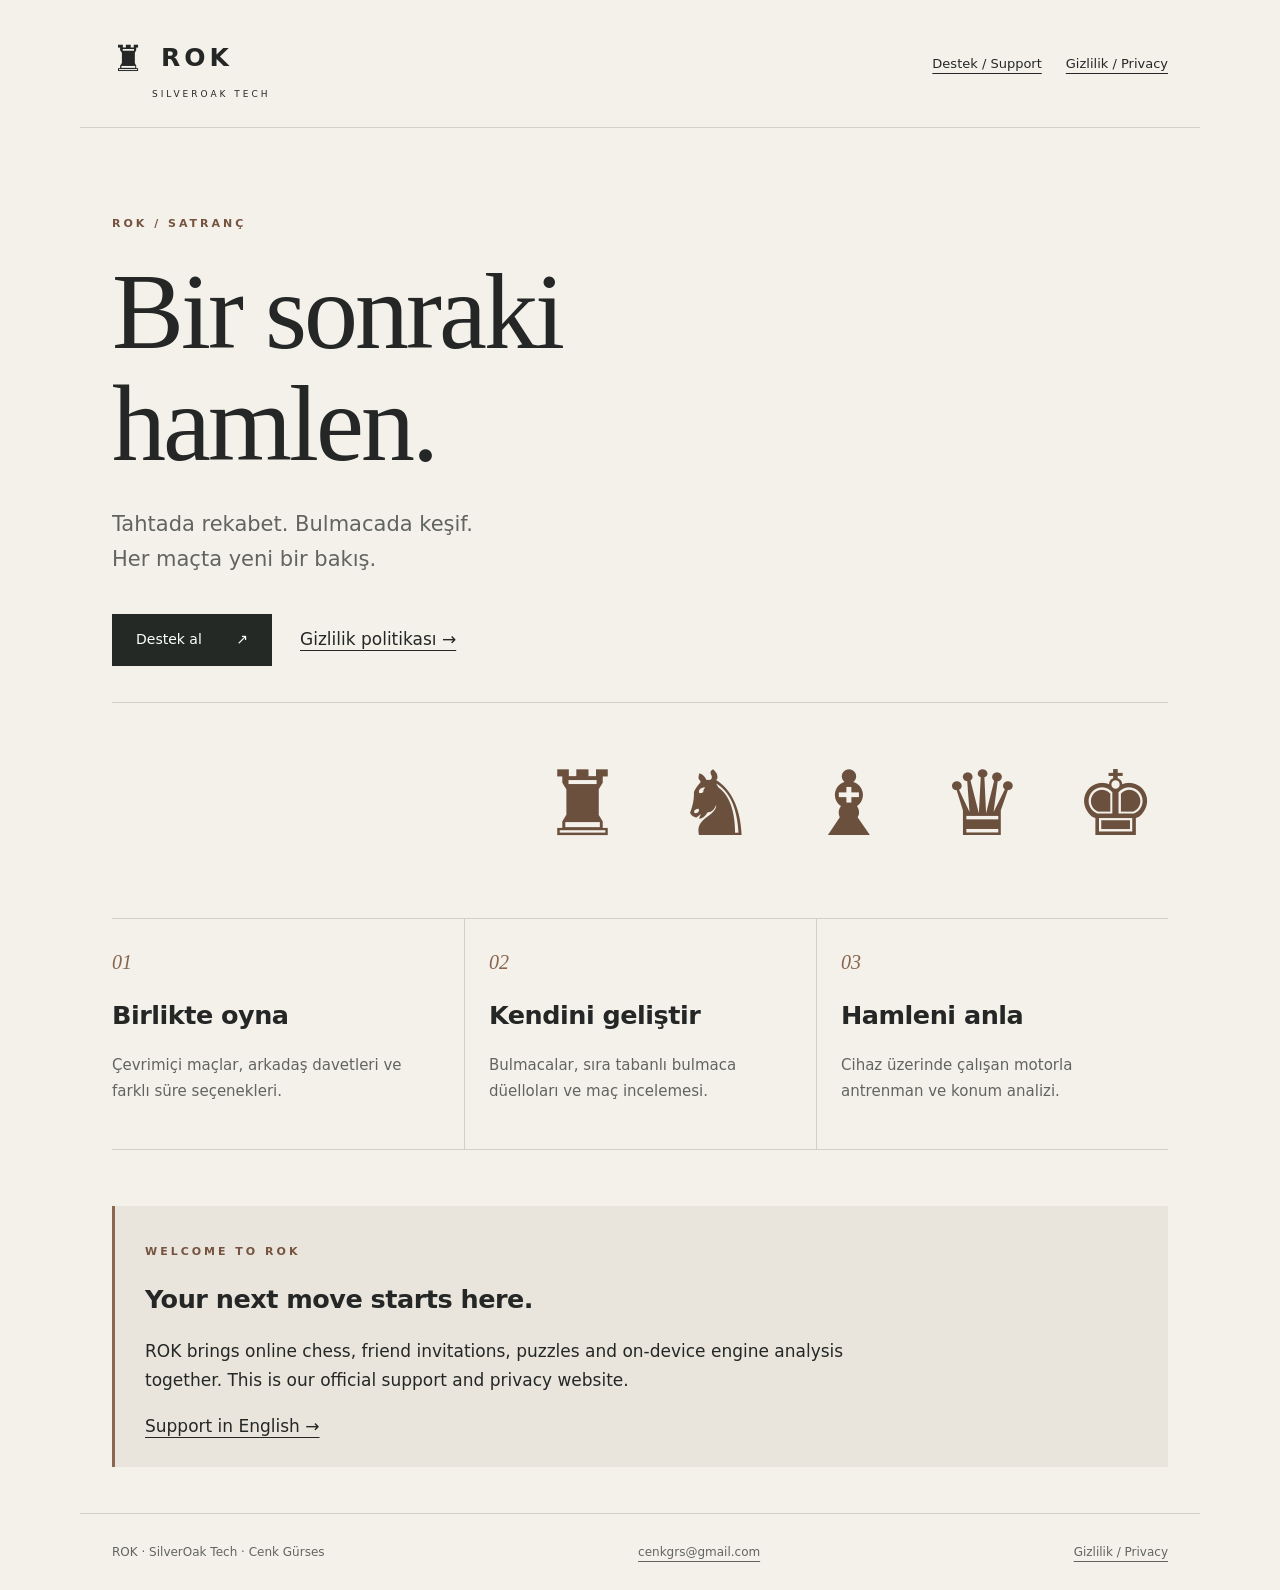
==== index.html @ 319e8663 "Publish ROK support and privacy website" ====
<!doctype html>
<html lang="tr"><head><meta charset="utf-8"><meta name="viewport" content="width=device-width,initial-scale=1"><meta name="description" content="ROK — SilverOak Tech. Satranç, destek ve gizlilik bilgileri."><title>Satranç, bir sonraki hamlen · ROK</title><link rel="stylesheet" href="style.css"></head>
<body><a class="skip" href="#main">İçeriğe geç / Skip to content</a><header><a class="brand" href="./"><span aria-hidden="true">♜</span> ROK <small>SILVEROAK TECH</small></a><nav aria-label="Ana menü"><a href="support.html">Destek / Support</a><a href="privacy.html">Gizlilik / Privacy</a></nav></header><main id="main"><section class="hero"><p class="eyebrow">ROK / SATRANÇ</p><h1>Bir sonraki<br>hamlen.</h1><p class="lead">Tahtada rekabet. Bulmacada keşif.<br>Her maçta yeni bir bakış.</p><div class="actions"><a class="button" href="support.html">Destek al <span aria-hidden="true">↗</span></a><a href="privacy.html">Gizlilik politikası →</a></div><div class="chess" aria-hidden="true">♜ ♞ ♝ ♛ ♚</div></section><section class="features"><article><span class="number">01</span><h2>Birlikte oyna</h2><p>Çevrimiçi maçlar, arkadaş davetleri ve farklı süre seçenekleri.</p></article><article><span class="number">02</span><h2>Kendini geliştir</h2><p>Bulmacalar, sıra tabanlı bulmaca düelloları ve maç incelemesi.</p></article><article><span class="number">03</span><h2>Hamleni anla</h2><p>Cihaz üzerinde çalışan motorla antrenman ve konum analizi.</p></article></section><section class="note" lang="en"><p class="eyebrow">WELCOME TO ROK</p><h2>Your next move starts here.</h2><p>ROK brings online chess, friend invitations, puzzles and on-device engine analysis together. This is our official support and privacy website.</p><a href="support.html#english">Support in English →</a></section></main><footer><span>ROK · SilverOak Tech · Cenk Gürses</span><a href="mailto:cenkgrs@gmail.com">cenkgrs@gmail.com</a><a href="privacy.html">Gizlilik / Privacy</a></footer></body></html>
---- style.css ----
*{box-sizing:border-box}html{scroll-behavior:smooth}body{margin:0;background:#f4f1eb;color:#242725;font:17px/1.7 system-ui,-apple-system,BlinkMacSystemFont,"Segoe UI",sans-serif}a{color:inherit;text-underline-offset:5px}a:hover{color:#81543b}a:focus-visible,summary:focus-visible{outline:3px solid #81543b;outline-offset:5px}header,main,footer{max-width:1120px;margin:auto}header{display:flex;align-items:center;justify-content:space-between;gap:24px;padding:28px 32px;border-bottom:1px solid #d3d0c8}.brand{text-decoration:none;font-size:25px;font-weight:700;letter-spacing:4px}.brand span{font-size:36px;vertical-align:middle}.brand small{display:block;font:9px system-ui;letter-spacing:3px;margin-left:40px}nav{display:flex;gap:24px;font-size:13px}main{padding:0 32px}.hero{padding:76px 0 38px;position:relative;overflow:hidden}.eyebrow{font-size:11px;font-weight:700;letter-spacing:3px;color:#75533f}h1{font:400 clamp(56px,9vw,108px)/1.04 Georgia,serif;letter-spacing:-3px;margin:22px 0 26px}h2{line-height:1.3;letter-spacing:-.5px}p{max-width:780px}.lead{font-size:21px;color:#62655f}.actions{display:flex;align-items:center;gap:28px;flex-wrap:wrap;margin:36px 0}.button{background:#252926;color:#fff;padding:14px 24px;text-decoration:none;font-size:14px}.button:hover{background:#3e453f;color:#fff}.button span{margin-left:30px}.chess{font-size:clamp(40px,8vw,90px);letter-spacing:12px;text-align:right;color:#6b503d;border-top:1px solid #d3d0c8;padding-top:24px}.features{display:grid;grid-template-columns:repeat(3,1fr);border-block:1px solid #d3d0c8;margin:0 0 56px}.features article{padding:30px 24px 30px 0}.features article+article{border-left:1px solid #d3d0c8;padding-left:24px}.features p{font-size:15px;color:#62655f}.number{font:italic 20px Georgia;color:#88654e}.note{padding:26px 30px;background:#e9e5dc;border-left:3px solid #8a6850;margin:28px 0 46px}.note p:last-child{margin-bottom:0}.page-title{padding:55px 0 30px;border-bottom:1px solid #d3d0c8}.page-title h1{font-size:clamp(56px,8vw,84px)}.prose{max-width:820px;margin:44px auto}.prose h2{font-size:23px;margin-top:38px}.prose li{margin:12px 0}#english{border-top:1px solid #bfbab0;padding-top:36px;scroll-margin-top:20px}details{border-bottom:1px solid #cbc7be;padding:20px 0}summary{cursor:pointer;font-weight:600}footer{display:flex;justify-content:space-between;gap:20px;flex-wrap:wrap;border-top:1px solid #d3d0c8;padding:28px 32px;font-size:12px;color:#62655f}.skip{position:absolute;left:16px;top:-100px;background:white;padding:10px;z-index:5}.skip:focus{top:10px}@media(max-width:650px){header{align-items:flex-start;padding:20px;flex-direction:column;gap:16px}main{padding:0 20px}.hero{padding-top:40px}.features{grid-template-columns:1fr}.features article+article{border-left:0;border-top:1px solid #d3d0c8;padding-left:0}.features article{padding:20px 0}.chess{letter-spacing:6px}.note{padding:20px}footer{padding:24px 20px}.lead{font-size:18px}}@media(prefers-reduced-motion:reduce){html{scroll-behavior:auto}}
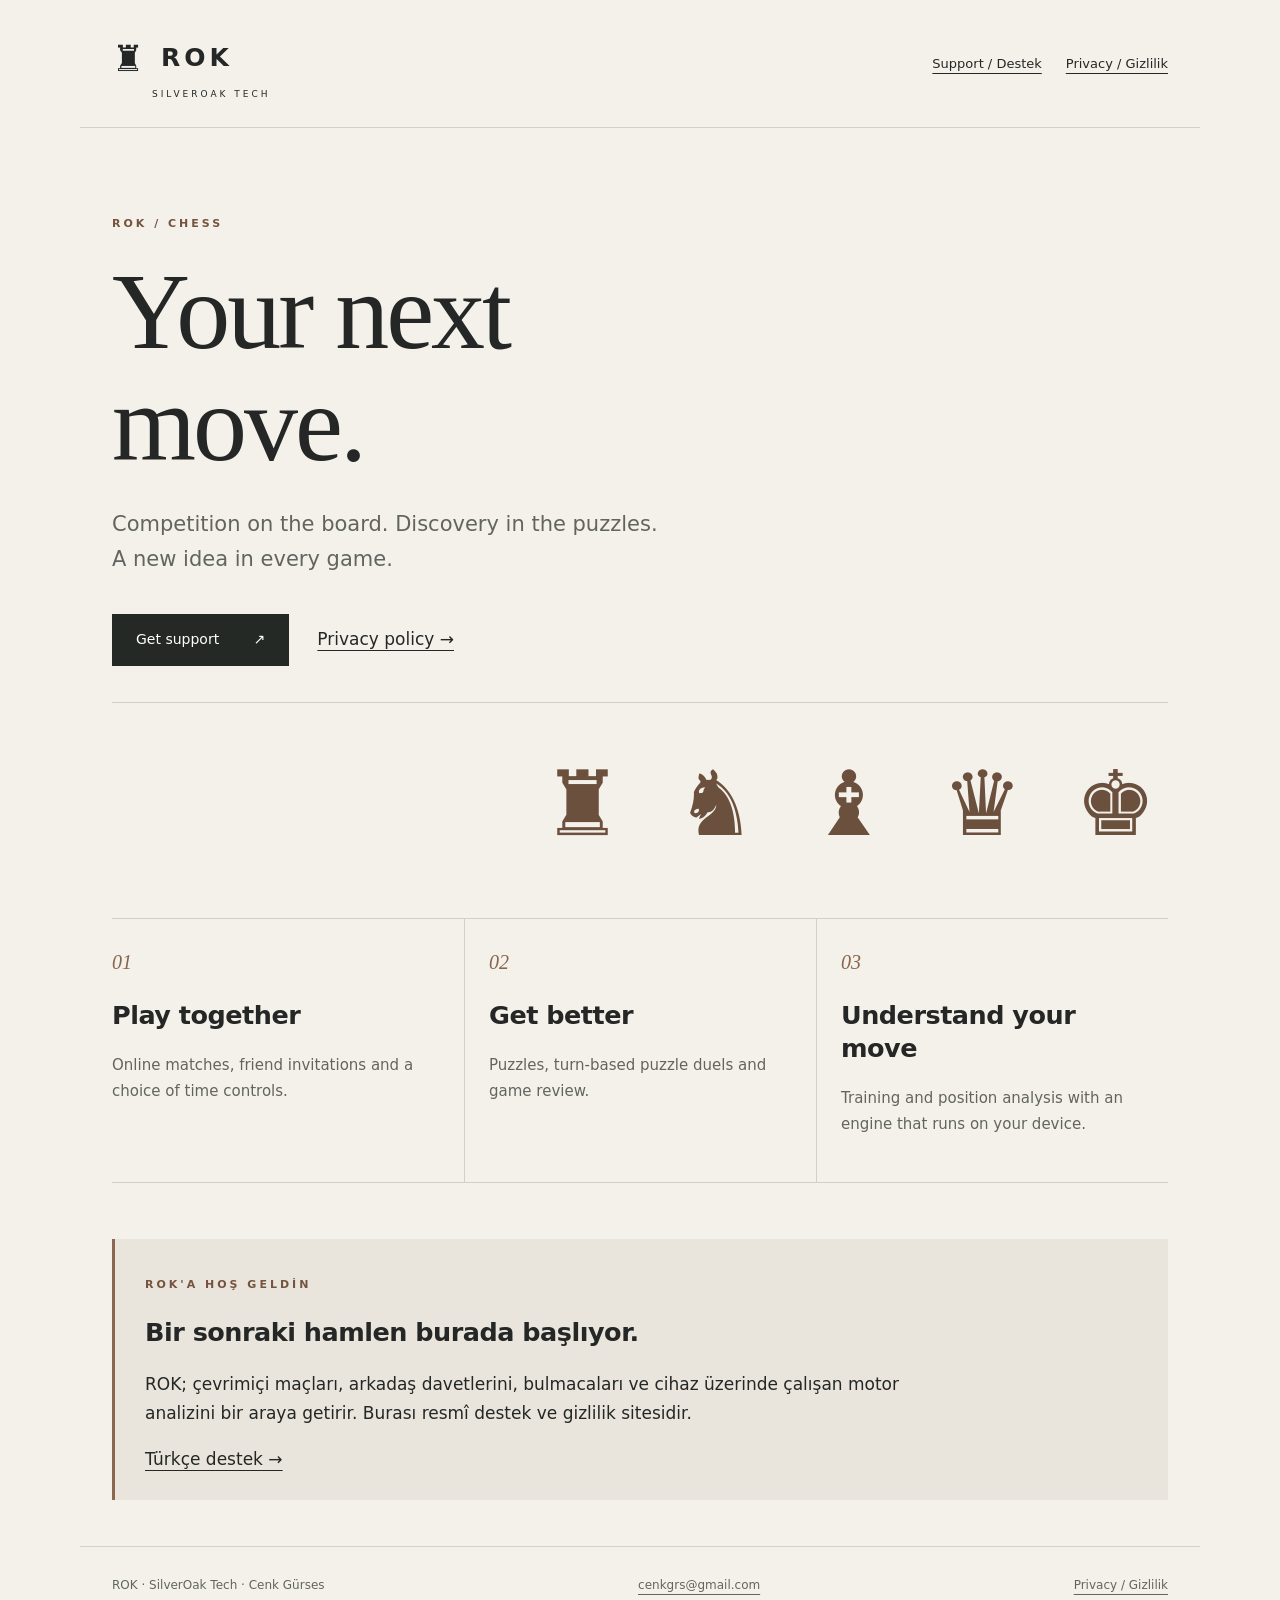
==== commit 37925cda: "Lead with English on every page Most of the people these pages are written for are outside Turkey, s" ====
--- a/index.html
+++ b/index.html
@@ -1,3 +1,3 @@
 <!doctype html>
-<html lang="tr"><head><meta charset="utf-8"><meta name="viewport" content="width=device-width,initial-scale=1"><meta name="description" content="ROK — SilverOak Tech. Satranç, destek ve gizlilik bilgileri."><title>Satranç, bir sonraki hamlen · ROK</title><link rel="stylesheet" href="style.css"></head>
-<body><a class="skip" href="#main">İçeriğe geç / Skip to content</a><header><a class="brand" href="./"><span aria-hidden="true">♜</span> ROK <small>SILVEROAK TECH</small></a><nav aria-label="Ana menü"><a href="support.html">Destek / Support</a><a href="privacy.html">Gizlilik / Privacy</a></nav></header><main id="main"><section class="hero"><p class="eyebrow">ROK / SATRANÇ</p><h1>Bir sonraki<br>hamlen.</h1><p class="lead">Tahtada rekabet. Bulmacada keşif.<br>Her maçta yeni bir bakış.</p><div class="actions"><a class="button" href="support.html">Destek al <span aria-hidden="true">↗</span></a><a href="privacy.html">Gizlilik politikası →</a></div><div class="chess" aria-hidden="true">♜ ♞ ♝ ♛ ♚</div></section><section class="features"><article><span class="number">01</span><h2>Birlikte oyna</h2><p>Çevrimiçi maçlar, arkadaş davetleri ve farklı süre seçenekleri.</p></article><article><span class="number">02</span><h2>Kendini geliştir</h2><p>Bulmacalar, sıra tabanlı bulmaca düelloları ve maç incelemesi.</p></article><article><span class="number">03</span><h2>Hamleni anla</h2><p>Cihaz üzerinde çalışan motorla antrenman ve konum analizi.</p></article></section><section class="note" lang="en"><p class="eyebrow">WELCOME TO ROK</p><h2>Your next move starts here.</h2><p>ROK brings online chess, friend invitations, puzzles and on-device engine analysis together. This is our official support and privacy website.</p><a href="support.html#english">Support in English →</a></section></main><footer><span>ROK · SilverOak Tech · Cenk Gürses</span><a href="mailto:cenkgrs@gmail.com">cenkgrs@gmail.com</a><a href="privacy.html">Gizlilik / Privacy</a></footer></body></html>
+<html lang="en"><head><meta charset="utf-8"><meta name="viewport" content="width=device-width,initial-scale=1"><meta name="description" content="ROK — SilverOak Tech. Chess, support and privacy information."><title>Your next move · ROK</title><link rel="stylesheet" href="style.css"></head>
+<body><a class="skip" href="#main">Skip to content / İçeriğe geç</a><header><a class="brand" href="./"><span aria-hidden="true">♜</span> ROK <small>SILVEROAK TECH</small></a><nav aria-label="Main menu"><a href="support.html">Support / Destek</a><a href="privacy.html">Privacy / Gizlilik</a></nav></header><main id="main"><section class="hero"><p class="eyebrow">ROK / CHESS</p><h1>Your next<br>move.</h1><p class="lead">Competition on the board. Discovery in the puzzles.<br>A new idea in every game.</p><div class="actions"><a class="button" href="support.html">Get support <span aria-hidden="true">↗</span></a><a href="privacy.html">Privacy policy →</a></div><div class="chess" aria-hidden="true">♜ ♞ ♝ ♛ ♚</div></section><section class="features"><article><span class="number">01</span><h2>Play together</h2><p>Online matches, friend invitations and a choice of time controls.</p></article><article><span class="number">02</span><h2>Get better</h2><p>Puzzles, turn-based puzzle duels and game review.</p></article><article><span class="number">03</span><h2>Understand your move</h2><p>Training and position analysis with an engine that runs on your device.</p></article></section><section class="note" lang="tr"><p class="eyebrow">ROK'A HOŞ GELDİN</p><h2>Bir sonraki hamlen burada başlıyor.</h2><p>ROK; çevrimiçi maçları, arkadaş davetlerini, bulmacaları ve cihaz üzerinde çalışan motor analizini bir araya getirir. Burası resmî destek ve gizlilik sitesidir.</p><a href="support.html#turkce">Türkçe destek →</a></section></main><footer><span>ROK · SilverOak Tech · Cenk Gürses</span><a href="mailto:cenkgrs@gmail.com">cenkgrs@gmail.com</a><a href="privacy.html">Privacy / Gizlilik</a></footer></body></html>
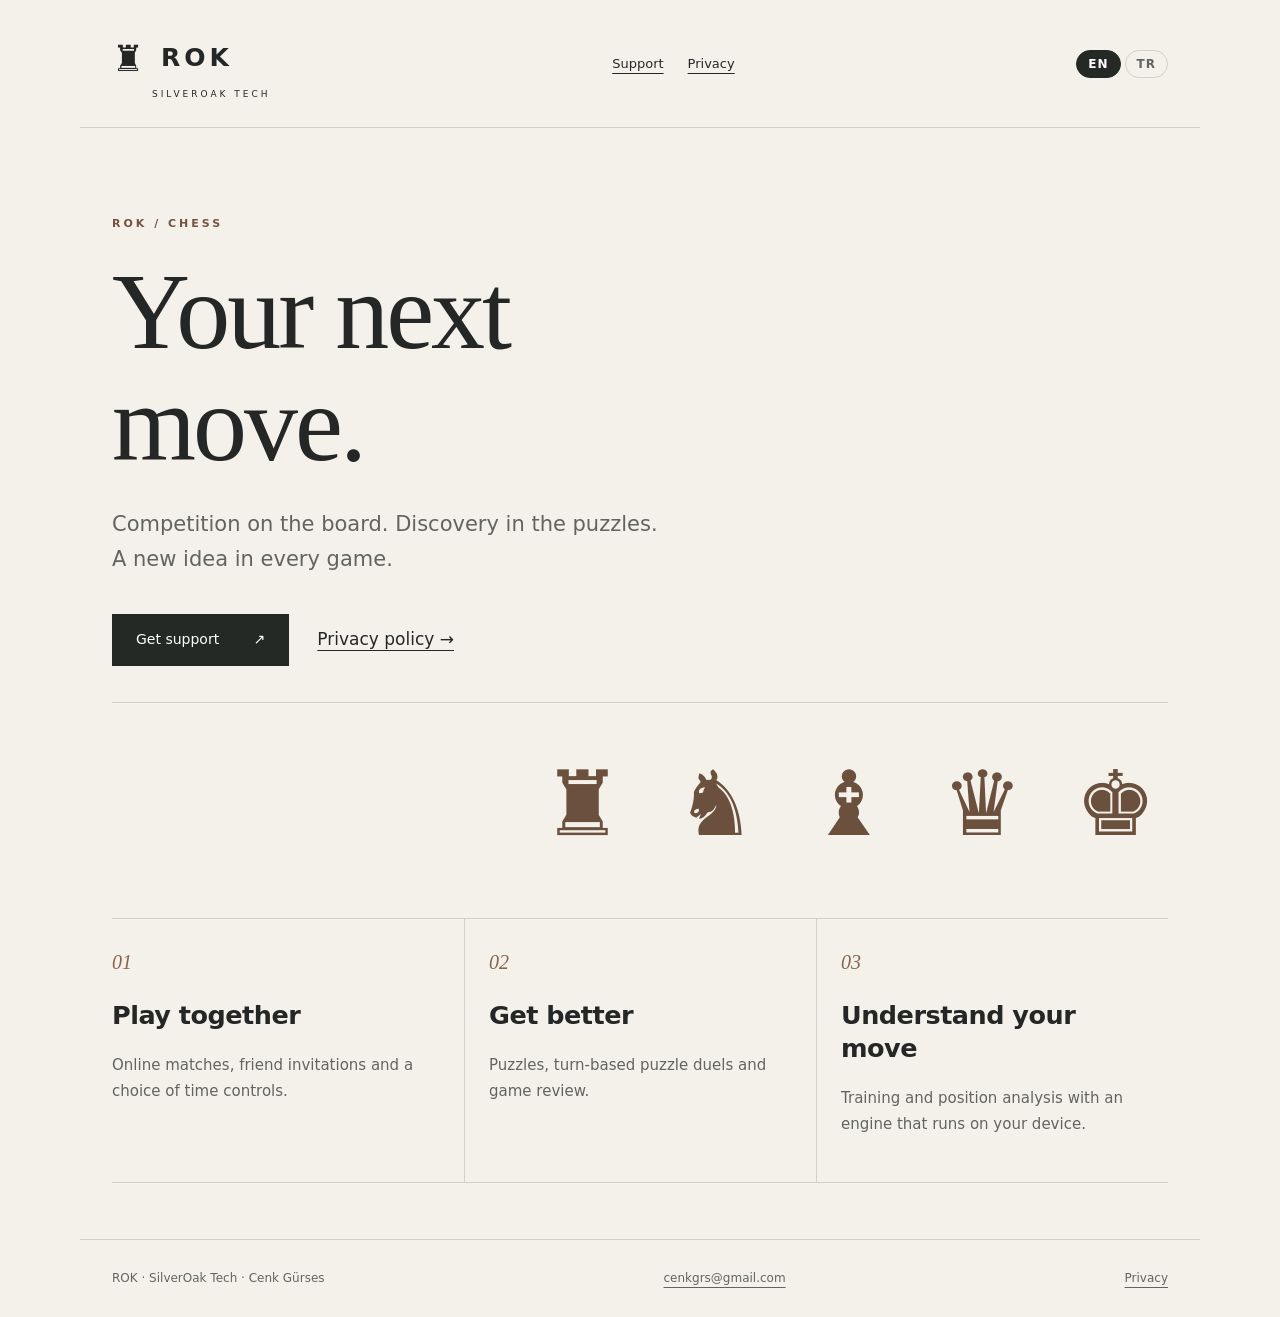
==== commit 6679a3e2: "Default to English and let the reader switch Both languages were stacked on every page, so an Englis" ====
--- a/index.html
+++ b/index.html
@@ -1,3 +1,3 @@
 <!doctype html>
 <html lang="en"><head><meta charset="utf-8"><meta name="viewport" content="width=device-width,initial-scale=1"><meta name="description" content="ROK — SilverOak Tech. Chess, support and privacy information."><title>Your next move · ROK</title><link rel="stylesheet" href="style.css"></head>
-<body><a class="skip" href="#main">Skip to content / İçeriğe geç</a><header><a class="brand" href="./"><span aria-hidden="true">♜</span> ROK <small>SILVEROAK TECH</small></a><nav aria-label="Main menu"><a href="support.html">Support / Destek</a><a href="privacy.html">Privacy / Gizlilik</a></nav></header><main id="main"><section class="hero"><p class="eyebrow">ROK / CHESS</p><h1>Your next<br>move.</h1><p class="lead">Competition on the board. Discovery in the puzzles.<br>A new idea in every game.</p><div class="actions"><a class="button" href="support.html">Get support <span aria-hidden="true">↗</span></a><a href="privacy.html">Privacy policy →</a></div><div class="chess" aria-hidden="true">♜ ♞ ♝ ♛ ♚</div></section><section class="features"><article><span class="number">01</span><h2>Play together</h2><p>Online matches, friend invitations and a choice of time controls.</p></article><article><span class="number">02</span><h2>Get better</h2><p>Puzzles, turn-based puzzle duels and game review.</p></article><article><span class="number">03</span><h2>Understand your move</h2><p>Training and position analysis with an engine that runs on your device.</p></article></section><section class="note" lang="tr"><p class="eyebrow">ROK'A HOŞ GELDİN</p><h2>Bir sonraki hamlen burada başlıyor.</h2><p>ROK; çevrimiçi maçları, arkadaş davetlerini, bulmacaları ve cihaz üzerinde çalışan motor analizini bir araya getirir. Burası resmî destek ve gizlilik sitesidir.</p><a href="support.html#turkce">Türkçe destek →</a></section></main><footer><span>ROK · SilverOak Tech · Cenk Gürses</span><a href="mailto:cenkgrs@gmail.com">cenkgrs@gmail.com</a><a href="privacy.html">Privacy / Gizlilik</a></footer></body></html>
+<body><a class="skip" href="#main" data-en="Skip to content" data-tr="İçeriğe geç">Skip to content</a><header><a class="brand" href="./"><span aria-hidden="true">♜</span> ROK <small>SILVEROAK TECH</small></a><nav aria-label="Main menu"><a href="support.html" data-en="Support" data-tr="Destek">Support</a><a href="privacy.html" data-en="Privacy" data-tr="Gizlilik">Privacy</a></nav><div class="lang" role="group" aria-label="Language"><button type="button" data-lang-set="en">EN</button><button type="button" data-lang-set="tr">TR</button></div></header><main id="main"><div data-lang-block="en"><section class="hero"><p class="eyebrow">ROK / CHESS</p><h1>Your next<br>move.</h1><p class="lead">Competition on the board. Discovery in the puzzles.<br>A new idea in every game.</p><div class="actions"><a class="button" href="support.html">Get support <span aria-hidden="true">↗</span></a><a href="privacy.html">Privacy policy →</a></div><div class="chess" aria-hidden="true">♜ ♞ ♝ ♛ ♚</div></section><section class="features"><article><span class="number">01</span><h2>Play together</h2><p>Online matches, friend invitations and a choice of time controls.</p></article><article><span class="number">02</span><h2>Get better</h2><p>Puzzles, turn-based puzzle duels and game review.</p></article><article><span class="number">03</span><h2>Understand your move</h2><p>Training and position analysis with an engine that runs on your device.</p></article></section></div><div data-lang-block="tr"><section class="hero"><p class="eyebrow">ROK / SATRANÇ</p><h1>Bir sonraki<br>hamlen.</h1><p class="lead">Tahtada rekabet. Bulmacada keşif.<br>Her maçta yeni bir bakış.</p><div class="actions"><a class="button" href="support.html">Destek al <span aria-hidden="true">↗</span></a><a href="privacy.html">Gizlilik politikası →</a></div><div class="chess" aria-hidden="true">♜ ♞ ♝ ♛ ♚</div></section><section class="features"><article><span class="number">01</span><h2>Birlikte oyna</h2><p>Çevrimiçi maçlar, arkadaş davetleri ve farklı süre seçenekleri.</p></article><article><span class="number">02</span><h2>Kendini geliştir</h2><p>Bulmacalar, sıra tabanlı bulmaca düelloları ve maç incelemesi.</p></article><article><span class="number">03</span><h2>Hamleni anla</h2><p>Cihaz üzerinde çalışan motorla antrenman ve konum analizi.</p></article></section></div></main><footer><span>ROK · SilverOak Tech · Cenk Gürses</span><a href="mailto:cenkgrs@gmail.com">cenkgrs@gmail.com</a><a href="privacy.html" data-en="Privacy" data-tr="Gizlilik">Privacy</a></footer><script>(function(){var d=document.documentElement;function set(l){d.setAttribute("lang",l);try{localStorage.setItem("rok-lang",l)}catch(e){}var t=document.querySelectorAll("[data-en]");for(var i=0;i<t.length;i++){var v=t[i].getAttribute("data-"+l);if(v)t[i].textContent=v}var b=document.querySelectorAll("[data-lang-set]");for(var j=0;j<b.length;j++){b[j].setAttribute("aria-pressed",b[j].getAttribute("data-lang-set")===l?"true":"false")}}var saved=null;try{saved=localStorage.getItem("rok-lang")}catch(e){}set(saved==="tr"?"tr":"en");document.addEventListener("click",function(e){var t=e.target.closest?e.target.closest("[data-lang-set]"):null;if(t){e.preventDefault();set(t.getAttribute("data-lang-set"))}});})();</script></body></html>
--- a/style.css
+++ b/style.css
@@ -1 +1,2 @@
 *{box-sizing:border-box}html{scroll-behavior:smooth}body{margin:0;background:#f4f1eb;color:#242725;font:17px/1.7 system-ui,-apple-system,BlinkMacSystemFont,"Segoe UI",sans-serif}a{color:inherit;text-underline-offset:5px}a:hover{color:#81543b}a:focus-visible,summary:focus-visible{outline:3px solid #81543b;outline-offset:5px}header,main,footer{max-width:1120px;margin:auto}header{display:flex;align-items:center;justify-content:space-between;gap:24px;padding:28px 32px;border-bottom:1px solid #d3d0c8}.brand{text-decoration:none;font-size:25px;font-weight:700;letter-spacing:4px}.brand span{font-size:36px;vertical-align:middle}.brand small{display:block;font:9px system-ui;letter-spacing:3px;margin-left:40px}nav{display:flex;gap:24px;font-size:13px}main{padding:0 32px}.hero{padding:76px 0 38px;position:relative;overflow:hidden}.eyebrow{font-size:11px;font-weight:700;letter-spacing:3px;color:#75533f}h1{font:400 clamp(56px,9vw,108px)/1.04 Georgia,serif;letter-spacing:-3px;margin:22px 0 26px}h2{line-height:1.3;letter-spacing:-.5px}p{max-width:780px}.lead{font-size:21px;color:#62655f}.actions{display:flex;align-items:center;gap:28px;flex-wrap:wrap;margin:36px 0}.button{background:#252926;color:#fff;padding:14px 24px;text-decoration:none;font-size:14px}.button:hover{background:#3e453f;color:#fff}.button span{margin-left:30px}.chess{font-size:clamp(40px,8vw,90px);letter-spacing:12px;text-align:right;color:#6b503d;border-top:1px solid #d3d0c8;padding-top:24px}.features{display:grid;grid-template-columns:repeat(3,1fr);border-block:1px solid #d3d0c8;margin:0 0 56px}.features article{padding:30px 24px 30px 0}.features article+article{border-left:1px solid #d3d0c8;padding-left:24px}.features p{font-size:15px;color:#62655f}.number{font:italic 20px Georgia;color:#88654e}.note{padding:26px 30px;background:#e9e5dc;border-left:3px solid #8a6850;margin:28px 0 46px}.note p:last-child{margin-bottom:0}.page-title{padding:55px 0 30px;border-bottom:1px solid #d3d0c8}.page-title h1{font-size:clamp(56px,8vw,84px)}.prose{max-width:820px;margin:44px auto}.prose h2{font-size:23px;margin-top:38px}.prose li{margin:12px 0}#english{border-top:1px solid #bfbab0;padding-top:36px;scroll-margin-top:20px}details{border-bottom:1px solid #cbc7be;padding:20px 0}summary{cursor:pointer;font-weight:600}footer{display:flex;justify-content:space-between;gap:20px;flex-wrap:wrap;border-top:1px solid #d3d0c8;padding:28px 32px;font-size:12px;color:#62655f}.skip{position:absolute;left:16px;top:-100px;background:white;padding:10px;z-index:5}.skip:focus{top:10px}@media(max-width:650px){header{align-items:flex-start;padding:20px;flex-direction:column;gap:16px}main{padding:0 20px}.hero{padding-top:40px}.features{grid-template-columns:1fr}.features article+article{border-left:0;border-top:1px solid #d3d0c8;padding-left:0}.features article{padding:20px 0}.chess{letter-spacing:6px}.note{padding:20px}footer{padding:24px 20px}.lead{font-size:18px}}@media(prefers-reduced-motion:reduce){html{scroll-behavior:auto}}
+[data-lang-block]{display:none}html[lang="en"] [data-lang-block="en"],html[lang="tr"] [data-lang-block="tr"]{display:block}.lang{display:flex;gap:4px}.lang button{font:600 12px system-ui;letter-spacing:1px;padding:6px 11px;cursor:pointer;background:transparent;color:#62655f;border:1px solid #d3d0c8;border-radius:99px}.lang button:hover{color:#81543b;border-color:#b6a695}.lang button[aria-pressed="true"]{background:#252926;color:#fff;border-color:#252926}@media(max-width:650px){header{flex-direction:column}.lang{align-self:flex-start}}
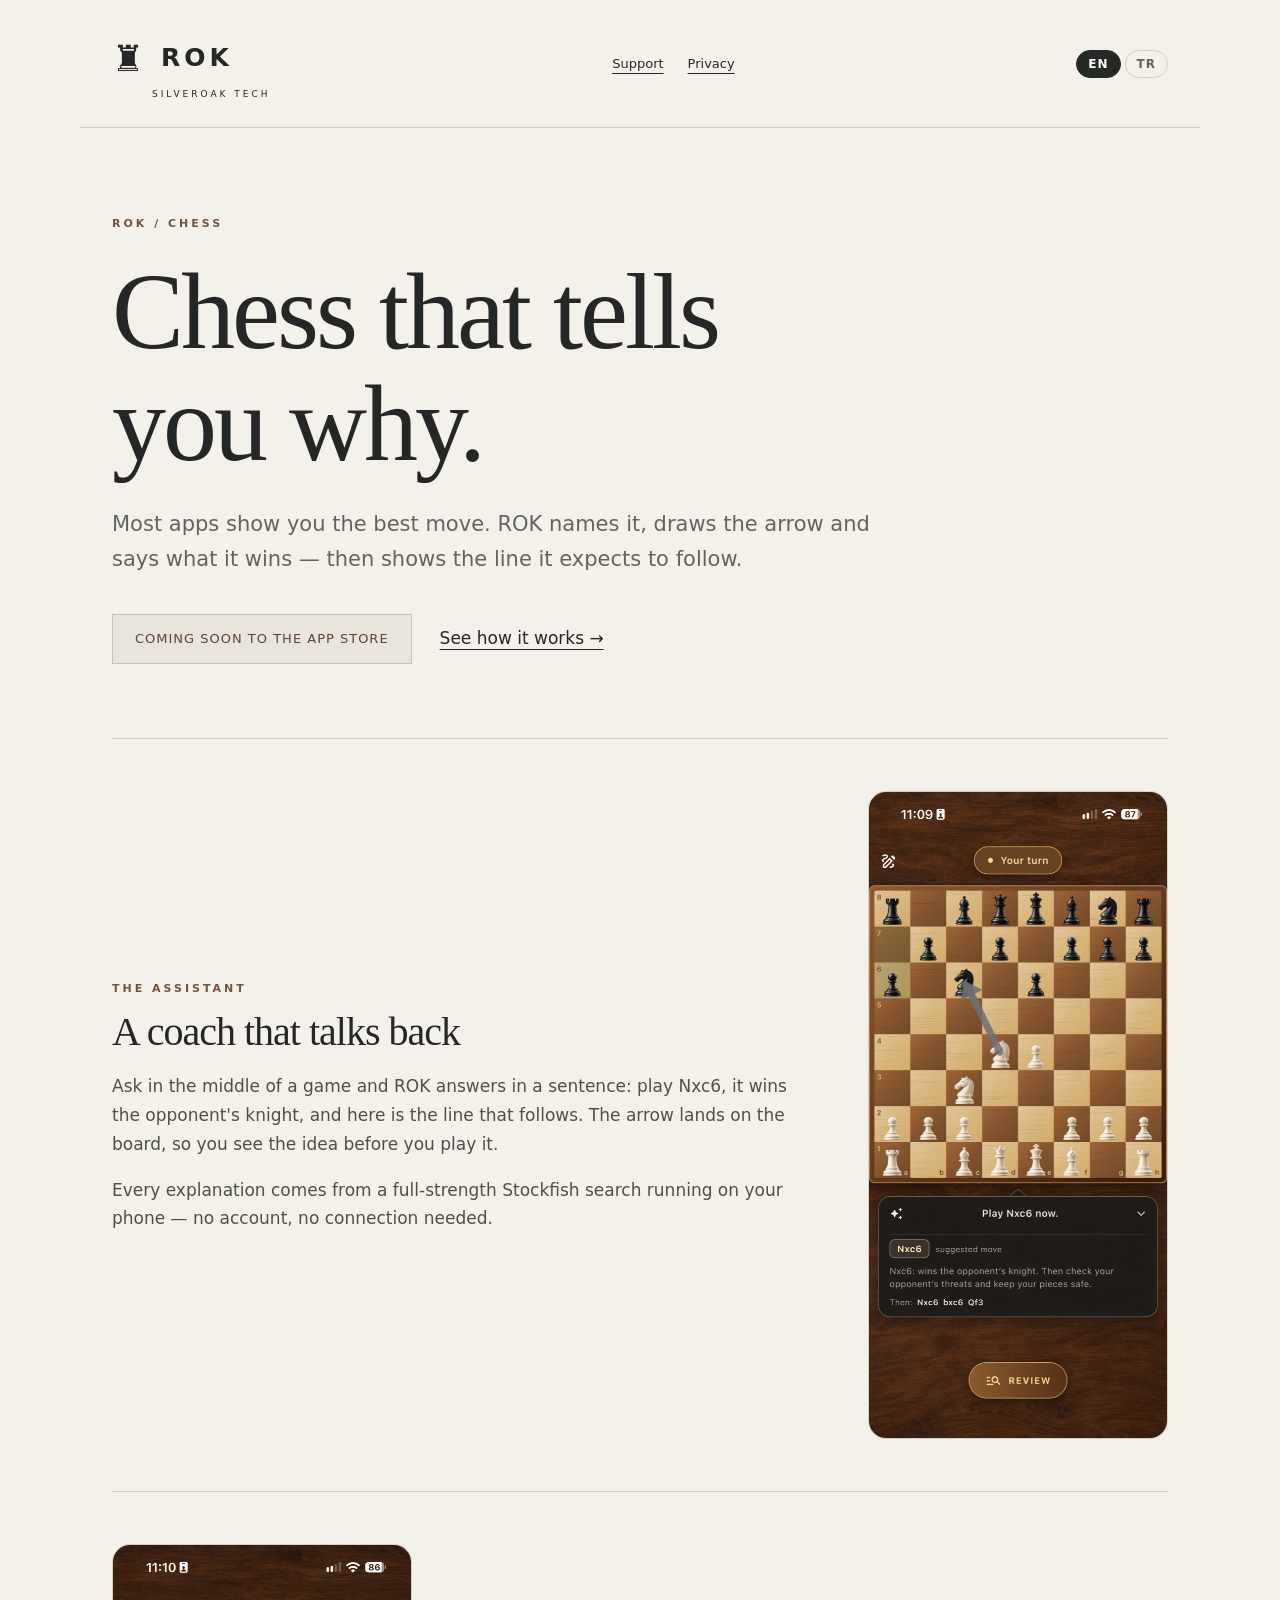
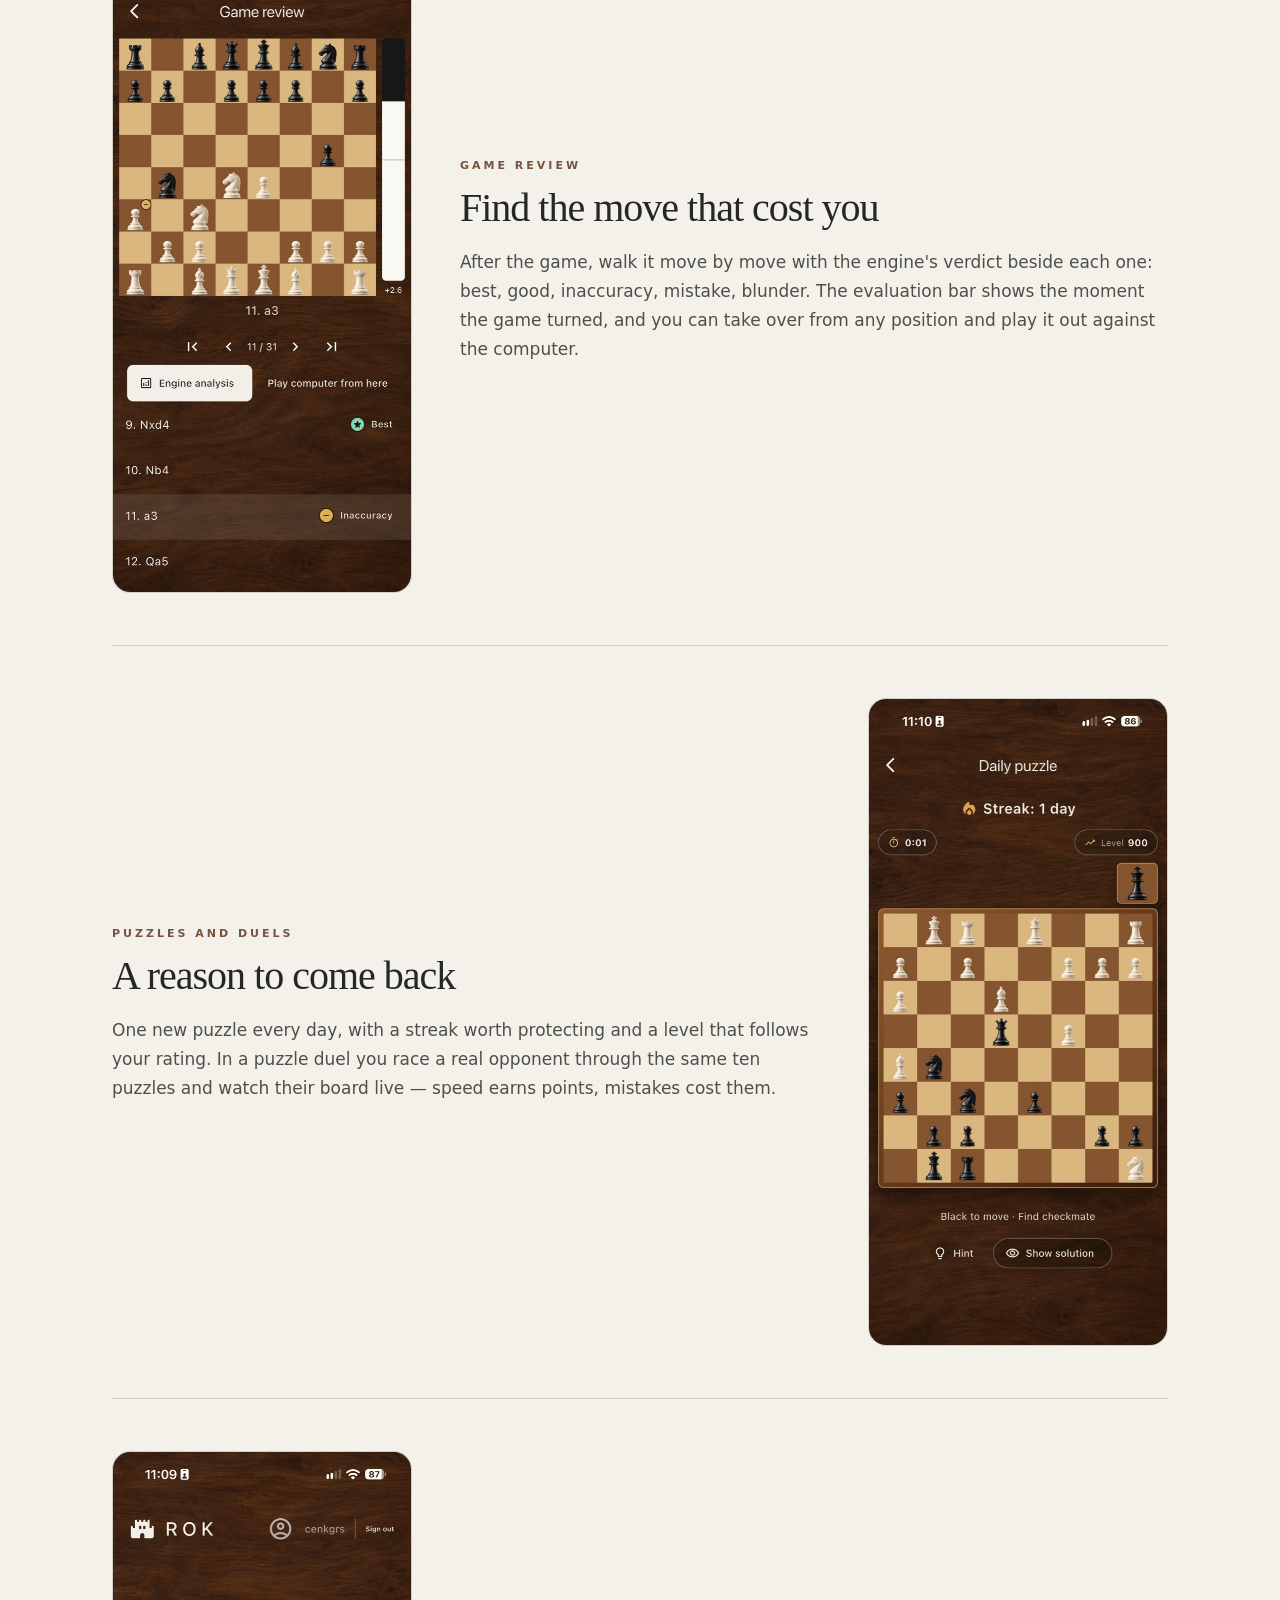
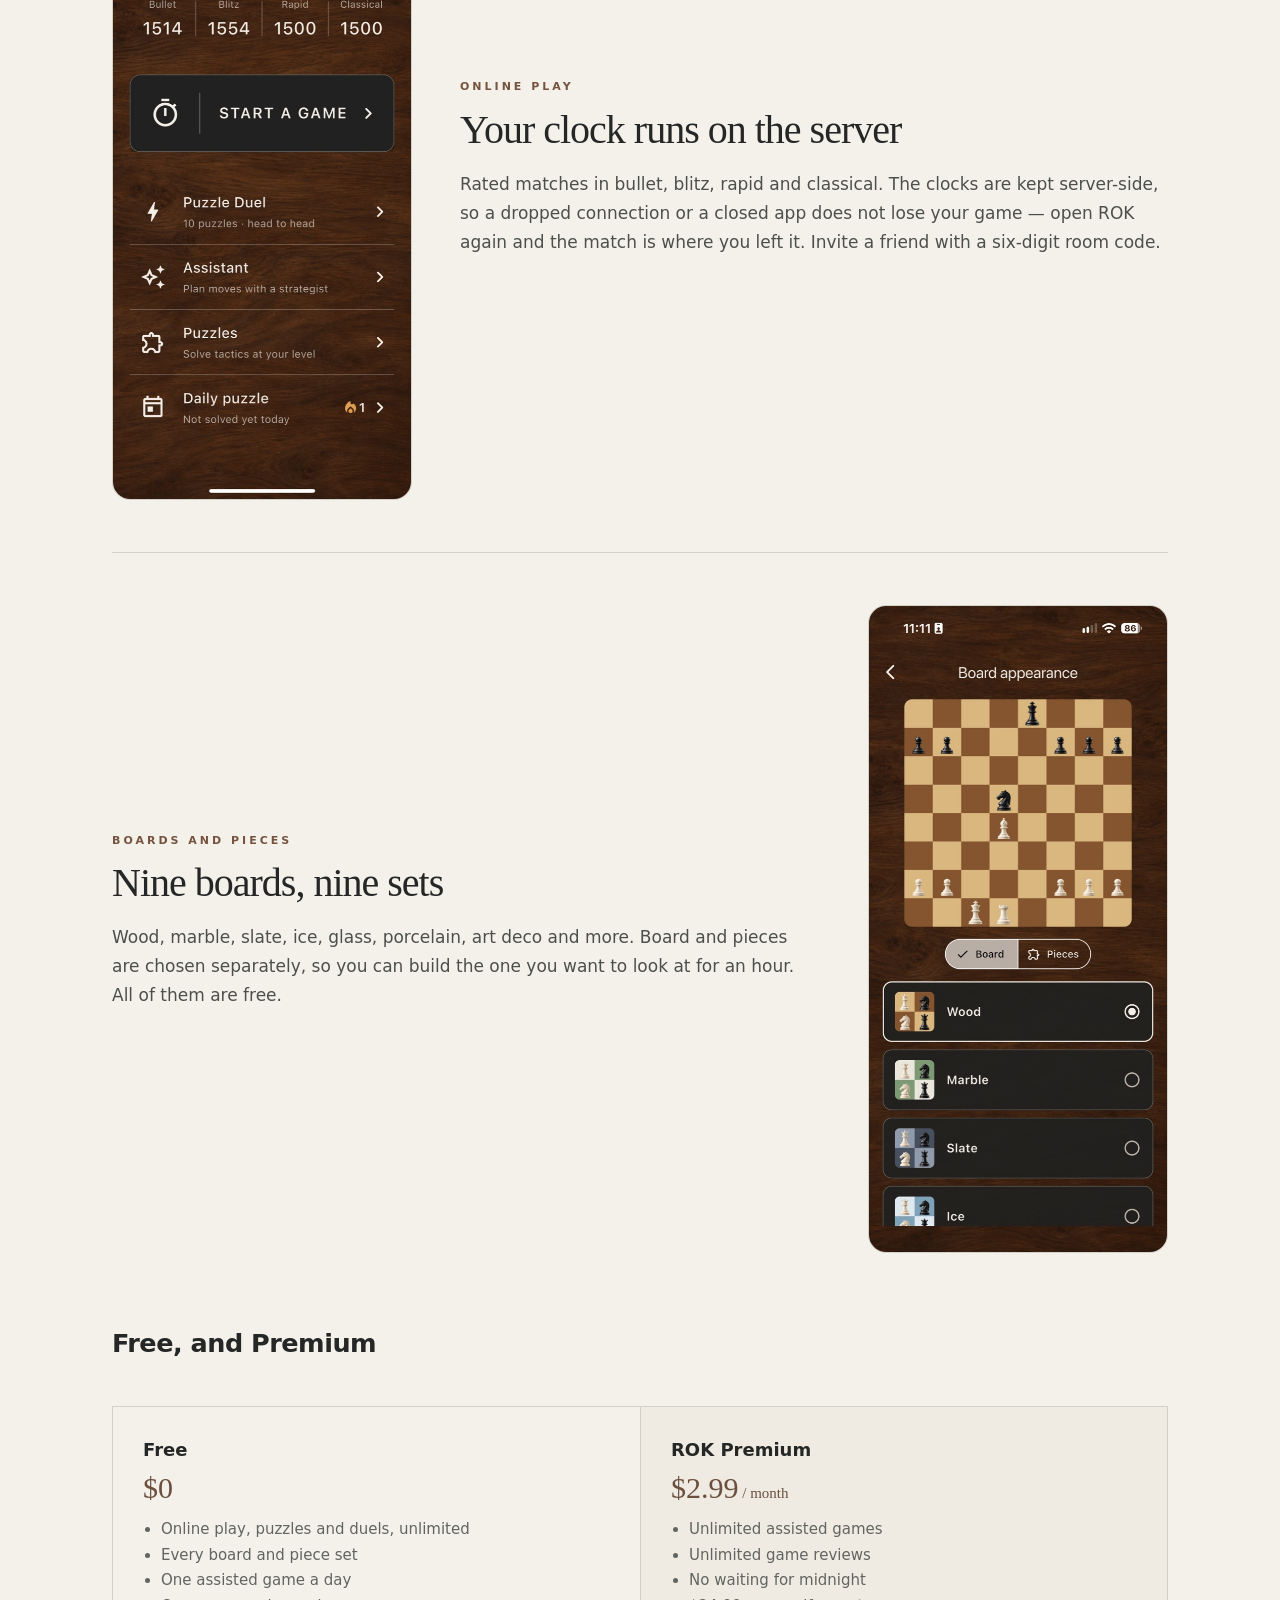
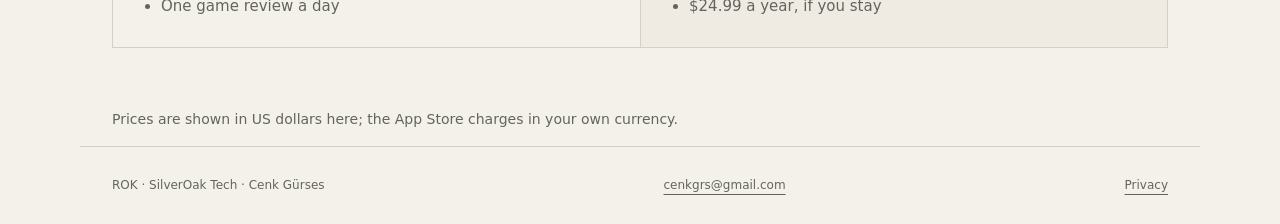
==== commit 2efe840f: "Make the home page sell the app, not just link to the legal pages The page said what the app contain" ====
--- a/index.html
+++ b/index.html
@@ -1,3 +1,39 @@
 <!doctype html>
-<html lang="en"><head><meta charset="utf-8"><meta name="viewport" content="width=device-width,initial-scale=1"><meta name="description" content="ROK — SilverOak Tech. Chess, support and privacy information."><title>Your next move · ROK</title><link rel="stylesheet" href="style.css"></head>
-<body><a class="skip" href="#main" data-en="Skip to content" data-tr="İçeriğe geç">Skip to content</a><header><a class="brand" href="./"><span aria-hidden="true">♜</span> ROK <small>SILVEROAK TECH</small></a><nav aria-label="Main menu"><a href="support.html" data-en="Support" data-tr="Destek">Support</a><a href="privacy.html" data-en="Privacy" data-tr="Gizlilik">Privacy</a></nav><div class="lang" role="group" aria-label="Language"><button type="button" data-lang-set="en">EN</button><button type="button" data-lang-set="tr">TR</button></div></header><main id="main"><div data-lang-block="en"><section class="hero"><p class="eyebrow">ROK / CHESS</p><h1>Your next<br>move.</h1><p class="lead">Competition on the board. Discovery in the puzzles.<br>A new idea in every game.</p><div class="actions"><a class="button" href="support.html">Get support <span aria-hidden="true">↗</span></a><a href="privacy.html">Privacy policy →</a></div><div class="chess" aria-hidden="true">♜ ♞ ♝ ♛ ♚</div></section><section class="features"><article><span class="number">01</span><h2>Play together</h2><p>Online matches, friend invitations and a choice of time controls.</p></article><article><span class="number">02</span><h2>Get better</h2><p>Puzzles, turn-based puzzle duels and game review.</p></article><article><span class="number">03</span><h2>Understand your move</h2><p>Training and position analysis with an engine that runs on your device.</p></article></section></div><div data-lang-block="tr"><section class="hero"><p class="eyebrow">ROK / SATRANÇ</p><h1>Bir sonraki<br>hamlen.</h1><p class="lead">Tahtada rekabet. Bulmacada keşif.<br>Her maçta yeni bir bakış.</p><div class="actions"><a class="button" href="support.html">Destek al <span aria-hidden="true">↗</span></a><a href="privacy.html">Gizlilik politikası →</a></div><div class="chess" aria-hidden="true">♜ ♞ ♝ ♛ ♚</div></section><section class="features"><article><span class="number">01</span><h2>Birlikte oyna</h2><p>Çevrimiçi maçlar, arkadaş davetleri ve farklı süre seçenekleri.</p></article><article><span class="number">02</span><h2>Kendini geliştir</h2><p>Bulmacalar, sıra tabanlı bulmaca düelloları ve maç incelemesi.</p></article><article><span class="number">03</span><h2>Hamleni anla</h2><p>Cihaz üzerinde çalışan motorla antrenman ve konum analizi.</p></article></section></div></main><footer><span>ROK · SilverOak Tech · Cenk Gürses</span><a href="mailto:cenkgrs@gmail.com">cenkgrs@gmail.com</a><a href="privacy.html" data-en="Privacy" data-tr="Gizlilik">Privacy</a></footer><script>(function(){var d=document.documentElement;function set(l){d.setAttribute("lang",l);try{localStorage.setItem("rok-lang",l)}catch(e){}var t=document.querySelectorAll("[data-en]");for(var i=0;i<t.length;i++){var v=t[i].getAttribute("data-"+l);if(v)t[i].textContent=v}var b=document.querySelectorAll("[data-lang-set]");for(var j=0;j<b.length;j++){b[j].setAttribute("aria-pressed",b[j].getAttribute("data-lang-set")===l?"true":"false")}}var saved=null;try{saved=localStorage.getItem("rok-lang")}catch(e){}set(saved==="tr"?"tr":"en");document.addEventListener("click",function(e){var t=e.target.closest?e.target.closest("[data-lang-set]"):null;if(t){e.preventDefault();set(t.getAttribute("data-lang-set"))}});})();</script></body></html>
+<html lang="en"><head><meta charset="utf-8"><meta name="viewport" content="width=device-width,initial-scale=1"><meta name="description" content="ROK Chess — an assistant that names your next move and tells you why. Online play, puzzle duels, a daily puzzle and nine boards to play on."><title>Chess that tells you why · ROK</title><link rel="stylesheet" href="style.css"></head>
+<body><a class="skip" href="#main" data-en="Skip to content" data-tr="İçeriğe geç">Skip to content</a><header><a class="brand" href="./"><span aria-hidden="true">♜</span> ROK <small>SILVEROAK TECH</small></a><nav aria-label="Main menu"><a href="support.html" data-en="Support" data-tr="Destek">Support</a><a href="privacy.html" data-en="Privacy" data-tr="Gizlilik">Privacy</a></nav><div class="lang" role="group" aria-label="Language"><button type="button" data-lang-set="en">EN</button><button type="button" data-lang-set="tr">TR</button></div></header><main id="main">
+
+<div data-lang-block="en">
+<section class="hero"><p class="eyebrow">ROK / CHESS</p><h1>Chess that tells<br>you why.</h1><p class="lead">Most apps show you the best move. ROK names it, draws the arrow and says what it wins — then shows the line it expects to follow.</p><div class="actions"><span class="soon">COMING SOON TO THE APP STORE</span><a href="#assistant">See how it works →</a></div></section>
+
+
+<section class="split" id="assistant"><div class="shot"><img src="assets/01-assistant.jpg" alt="" width="640" height="1388" loading="lazy"></div><div><p class="kicker">THE ASSISTANT</p><h2>A coach that talks back</h2><p>Ask in the middle of a game and ROK answers in a sentence: play Nxc6, it wins the opponent's knight, and here is the line that follows. The arrow lands on the board, so you see the idea before you play it.</p><p>Every explanation comes from a full-strength Stockfish search running on your phone — no account, no connection needed.</p></div></section>
+
+<section class="split"><div class="shot"><img src="assets/02-game-review.jpg" alt="" width="640" height="1388" loading="lazy"></div><div><p class="kicker">GAME REVIEW</p><h2>Find the move that cost you</h2><p>After the game, walk it move by move with the engine's verdict beside each one: best, good, inaccuracy, mistake, blunder. The evaluation bar shows the moment the game turned, and you can take over from any position and play it out against the computer.</p></div></section>
+
+<section class="split"><div class="shot"><img src="assets/03-daily-puzzle.jpg" alt="" width="640" height="1388" loading="lazy"></div><div><p class="kicker">PUZZLES AND DUELS</p><h2>A reason to come back</h2><p>One new puzzle every day, with a streak worth protecting and a level that follows your rating. In a puzzle duel you race a real opponent through the same ten puzzles and watch their board live — speed earns points, mistakes cost them.</p></div></section>
+
+<section class="split"><div class="shot"><img src="assets/04-home-menu.jpg" alt="" width="640" height="1388" loading="lazy"></div><div><p class="kicker">ONLINE PLAY</p><h2>Your clock runs on the server</h2><p>Rated matches in bullet, blitz, rapid and classical. The clocks are kept server-side, so a dropped connection or a closed app does not lose your game — open ROK again and the match is where you left it. Invite a friend with a six-digit room code.</p></div></section>
+
+<section class="split"><div class="shot"><img src="assets/05-board-appearance.jpg" alt="" width="640" height="1388" loading="lazy"></div><div><p class="kicker">BOARDS AND PIECES</p><h2>Nine boards, nine sets</h2><p>Wood, marble, slate, ice, glass, porcelain, art deco and more. Board and pieces are chosen separately, so you can build the one you want to look at for an hour. All of them are free.</p></div></section>
+
+<section><h2>Free, and Premium</h2><div class="plans"><div><h3>Free</h3><p class="price">$0</p><ul><li>Online play, puzzles and duels, unlimited</li><li>Every board and piece set</li><li>One assisted game a day</li><li>One game review a day</li></ul></div><div><h3>ROK Premium</h3><p class="price">$2.99<span style="font-size:15px"> / month</span></p><ul><li>Unlimited assisted games</li><li>Unlimited game reviews</li><li>No waiting for midnight</li><li>$24.99 a year, if you stay</li></ul></div></div><p style="font-size:14px;color:#62655f">Prices are shown in US dollars here; the App Store charges in your own currency.</p></section>
+</div>
+
+<div data-lang-block="tr">
+<section class="hero"><p class="eyebrow">ROK / SATRANÇ</p><h1>Nedenini söyleyen<br>satranç.</h1><p class="lead">Çoğu uygulama en iyi hamleyi gösterir. ROK hamleyi adıyla söyler, oku çizer, ne kazandırdığını anlatır ve beklediği devamı gösterir.</p><div class="actions"><span class="soon">YAKINDA APP STORE'DA</span><a href="#asistan">Nasıl çalıştığını gör →</a></div></section>
+
+
+<section class="split" id="asistan"><div class="shot"><img src="assets/01-assistant.jpg" alt="" width="640" height="1388" loading="lazy"></div><div><p class="kicker">ASİSTAN</p><h2>Cevap veren bir antrenör</h2><p>Oyunun ortasında sor, ROK tek cümleyle anlatsın: Nxc6 oyna, rakibin atını kazanıyor, devamı da şöyle. Ok tahtaya düşer; hamleyi yapmadan önce fikri görürsün.</p><p>Her açıklama telefonunda tam güçte çalışan Stockfish aramasından geliyor — hesap da gerekmiyor, bağlantı da.</p></div></section>
+
+<section class="split"><div class="shot"><img src="assets/02-game-review.jpg" alt="" width="640" height="1388" loading="lazy"></div><div><p class="kicker">MAÇ İNCELEMESİ</p><h2>Maçı kaybettiren hamleyi bul</h2><p>Maç bitince hamle hamle gez; her birinin yanında motorun değerlendirmesi var: en iyi, iyi, isabetsizlik, hata, vahim hata. Değerlendirme çubuğu maçın döndüğü anı gösterir, istediğin konumdan devralıp bilgisayara karşı oynayabilirsin.</p></div></section>
+
+<section class="split"><div class="shot"><img src="assets/03-daily-puzzle.jpg" alt="" width="640" height="1388" loading="lazy"></div><div><p class="kicker">BULMACA VE DÜELLO</p><h2>Geri dönmek için bir sebep</h2><p>Her gün yeni bir bulmaca, korumaya değer bir seri ve rating'ini takip eden bir seviye. Bulmaca düellosunda gerçek bir rakiple aynı on bulmacayı yarışır, onun tahtasını canlı izlersin — hız puan kazandırır, yanlışlar puanı azaltır.</p></div></section>
+
+<section class="split"><div class="shot"><img src="assets/04-home-menu.jpg" alt="" width="640" height="1388" loading="lazy"></div><div><p class="kicker">ÇEVRİMİÇİ OYUN</p><h2>Saatin sunucuda işler</h2><p>Bullet, blitz, rapid ve klasik dereceli maçlar. Saatler sunucu tarafında tutuluyor; bağlantın kopsa da uygulamayı kapatsan da maçı kaybetmezsin — ROK'u yeniden aç, maç bıraktığın yerde durur. Arkadaşını altı haneli oda koduyla çağır.</p></div></section>
+
+<section class="split"><div class="shot"><img src="assets/05-board-appearance.jpg" alt="" width="640" height="1388" loading="lazy"></div><div><p class="kicker">TAHTALAR VE TAŞLAR</p><h2>Dokuz tahta, dokuz set</h2><p>Ahşap, mermer, arduvaz, buz, cam, porselen, art deco ve dahası. Tahta ile taşlar ayrı ayrı seçiliyor; bir saat boyunca bakmak isteyeceğin tahtayı kendin kuruyorsun. Hepsi ücretsiz.</p></div></section>
+
+<section><h2>Ücretsiz ve Premium</h2><div class="plans"><div><h3>Ücretsiz</h3><p class="price">$0</p><ul><li>Çevrimiçi oyun, bulmacalar ve düellolar sınırsız</li><li>Bütün tahta ve taş setleri</li><li>Günde bir asistanlı maç</li><li>Günde bir maç incelemesi</li></ul></div><div><h3>ROK Premium</h3><p class="price">$2.99<span style="font-size:15px"> / ay</span></p><ul><li>Sınırsız asistanlı maç</li><li>Sınırsız maç incelemesi</li><li>Gece yarısını beklemek yok</li><li>Kalırsan yılda $24.99</li></ul></div></div><p style="font-size:14px;color:#62655f">Fiyatlar burada ABD doları olarak yazıyor; App Store kendi para biriminden tahsil eder.</p></section>
+</div>
+
+</main><footer><span>ROK · SilverOak Tech · Cenk Gürses</span><a href="mailto:cenkgrs@gmail.com">cenkgrs@gmail.com</a><a href="privacy.html" data-en="Privacy" data-tr="Gizlilik">Privacy</a></footer><script>(function(){var d=document.documentElement;function set(l){d.setAttribute("lang",l);try{localStorage.setItem("rok-lang",l)}catch(e){}var t=document.querySelectorAll("[data-en]");for(var i=0;i<t.length;i++){var v=t[i].getAttribute("data-"+l);if(v)t[i].textContent=v}var b=document.querySelectorAll("[data-lang-set]");for(var j=0;j<b.length;j++){b[j].setAttribute("aria-pressed",b[j].getAttribute("data-lang-set")===l?"true":"false")}}var saved=null;try{saved=localStorage.getItem("rok-lang")}catch(e){}set(saved==="tr"?"tr":"en");document.addEventListener("click",function(e){var t=e.target.closest?e.target.closest("[data-lang-set]"):null;if(t){e.preventDefault();set(t.getAttribute("data-lang-set"))}});})();</script></body></html>
--- a/style.css
+++ b/style.css
@@ -1,2 +1,21 @@
 *{box-sizing:border-box}html{scroll-behavior:smooth}body{margin:0;background:#f4f1eb;color:#242725;font:17px/1.7 system-ui,-apple-system,BlinkMacSystemFont,"Segoe UI",sans-serif}a{color:inherit;text-underline-offset:5px}a:hover{color:#81543b}a:focus-visible,summary:focus-visible{outline:3px solid #81543b;outline-offset:5px}header,main,footer{max-width:1120px;margin:auto}header{display:flex;align-items:center;justify-content:space-between;gap:24px;padding:28px 32px;border-bottom:1px solid #d3d0c8}.brand{text-decoration:none;font-size:25px;font-weight:700;letter-spacing:4px}.brand span{font-size:36px;vertical-align:middle}.brand small{display:block;font:9px system-ui;letter-spacing:3px;margin-left:40px}nav{display:flex;gap:24px;font-size:13px}main{padding:0 32px}.hero{padding:76px 0 38px;position:relative;overflow:hidden}.eyebrow{font-size:11px;font-weight:700;letter-spacing:3px;color:#75533f}h1{font:400 clamp(56px,9vw,108px)/1.04 Georgia,serif;letter-spacing:-3px;margin:22px 0 26px}h2{line-height:1.3;letter-spacing:-.5px}p{max-width:780px}.lead{font-size:21px;color:#62655f}.actions{display:flex;align-items:center;gap:28px;flex-wrap:wrap;margin:36px 0}.button{background:#252926;color:#fff;padding:14px 24px;text-decoration:none;font-size:14px}.button:hover{background:#3e453f;color:#fff}.button span{margin-left:30px}.chess{font-size:clamp(40px,8vw,90px);letter-spacing:12px;text-align:right;color:#6b503d;border-top:1px solid #d3d0c8;padding-top:24px}.features{display:grid;grid-template-columns:repeat(3,1fr);border-block:1px solid #d3d0c8;margin:0 0 56px}.features article{padding:30px 24px 30px 0}.features article+article{border-left:1px solid #d3d0c8;padding-left:24px}.features p{font-size:15px;color:#62655f}.number{font:italic 20px Georgia;color:#88654e}.note{padding:26px 30px;background:#e9e5dc;border-left:3px solid #8a6850;margin:28px 0 46px}.note p:last-child{margin-bottom:0}.page-title{padding:55px 0 30px;border-bottom:1px solid #d3d0c8}.page-title h1{font-size:clamp(56px,8vw,84px)}.prose{max-width:820px;margin:44px auto}.prose h2{font-size:23px;margin-top:38px}.prose li{margin:12px 0}#english{border-top:1px solid #bfbab0;padding-top:36px;scroll-margin-top:20px}details{border-bottom:1px solid #cbc7be;padding:20px 0}summary{cursor:pointer;font-weight:600}footer{display:flex;justify-content:space-between;gap:20px;flex-wrap:wrap;border-top:1px solid #d3d0c8;padding:28px 32px;font-size:12px;color:#62655f}.skip{position:absolute;left:16px;top:-100px;background:white;padding:10px;z-index:5}.skip:focus{top:10px}@media(max-width:650px){header{align-items:flex-start;padding:20px;flex-direction:column;gap:16px}main{padding:0 20px}.hero{padding-top:40px}.features{grid-template-columns:1fr}.features article+article{border-left:0;border-top:1px solid #d3d0c8;padding-left:0}.features article{padding:20px 0}.chess{letter-spacing:6px}.note{padding:20px}footer{padding:24px 20px}.lead{font-size:18px}}@media(prefers-reduced-motion:reduce){html{scroll-behavior:auto}}
 [data-lang-block]{display:none}html[lang="en"] [data-lang-block="en"],html[lang="tr"] [data-lang-block="tr"]{display:block}.lang{display:flex;gap:4px}.lang button{font:600 12px system-ui;letter-spacing:1px;padding:6px 11px;cursor:pointer;background:transparent;color:#62655f;border:1px solid #d3d0c8;border-radius:99px}.lang button:hover{color:#81543b;border-color:#b6a695}.lang button[aria-pressed="true"]{background:#252926;color:#fff;border-color:#252926}@media(max-width:650px){header{flex-direction:column}.lang{align-self:flex-start}}
+
+.soon{display:inline-block;background:#e9e5dc;border:1px solid #cbc0b1;color:#5d4433;padding:13px 22px;font-size:13px;letter-spacing:1px}
+.shots{display:grid;grid-template-columns:repeat(5,1fr);gap:14px;margin:10px 0 56px}
+.shots img{width:100%;height:auto;display:block;border:1px solid #d3d0c8;border-radius:14px;background:#2b1a0f}
+.split{display:grid;grid-template-columns:300px 1fr;gap:48px;align-items:center;padding:52px 0;border-top:1px solid #d3d0c8}
+.split:nth-of-type(even){grid-template-columns:1fr 300px}
+.split:nth-of-type(even) .shot{order:2}
+.split .shot img{width:100%;height:auto;display:block;border:1px solid #d3d0c8;border-radius:18px}
+.split h2{font:400 clamp(28px,4vw,40px)/1.15 Georgia,serif;letter-spacing:-1px;margin:0 0 14px}
+.split .kicker{font-size:11px;font-weight:700;letter-spacing:3px;color:#75533f;margin:0 0 10px}
+.split p{color:#4d5049}
+.plans{display:grid;grid-template-columns:1fr 1fr;gap:0;border:1px solid #d3d0c8;margin:46px 0 60px}
+.plans div{padding:28px 30px}
+.plans div+div{border-left:1px solid #d3d0c8;background:#efebe3}
+.plans h3{margin:0 0 6px;font-size:18px}
+.plans .price{font:400 30px Georgia,serif;color:#6b503d;margin:0 0 12px}
+.plans ul{margin:0;padding-left:18px;font-size:15px;color:#62655f}
+@media(max-width:860px){.shots{grid-template-columns:repeat(3,1fr)}.shots img:nth-child(n+4){display:none}}
+@media(max-width:650px){.split,.split:nth-of-type(even){grid-template-columns:1fr;gap:26px;padding:38px 0}.split:nth-of-type(even) .shot{order:0}.split .shot{max-width:260px}.shots{grid-template-columns:repeat(2,1fr)}.shots img:nth-child(n+3){display:none}.plans{grid-template-columns:1fr}.plans div+div{border-left:0;border-top:1px solid #d3d0c8}}
